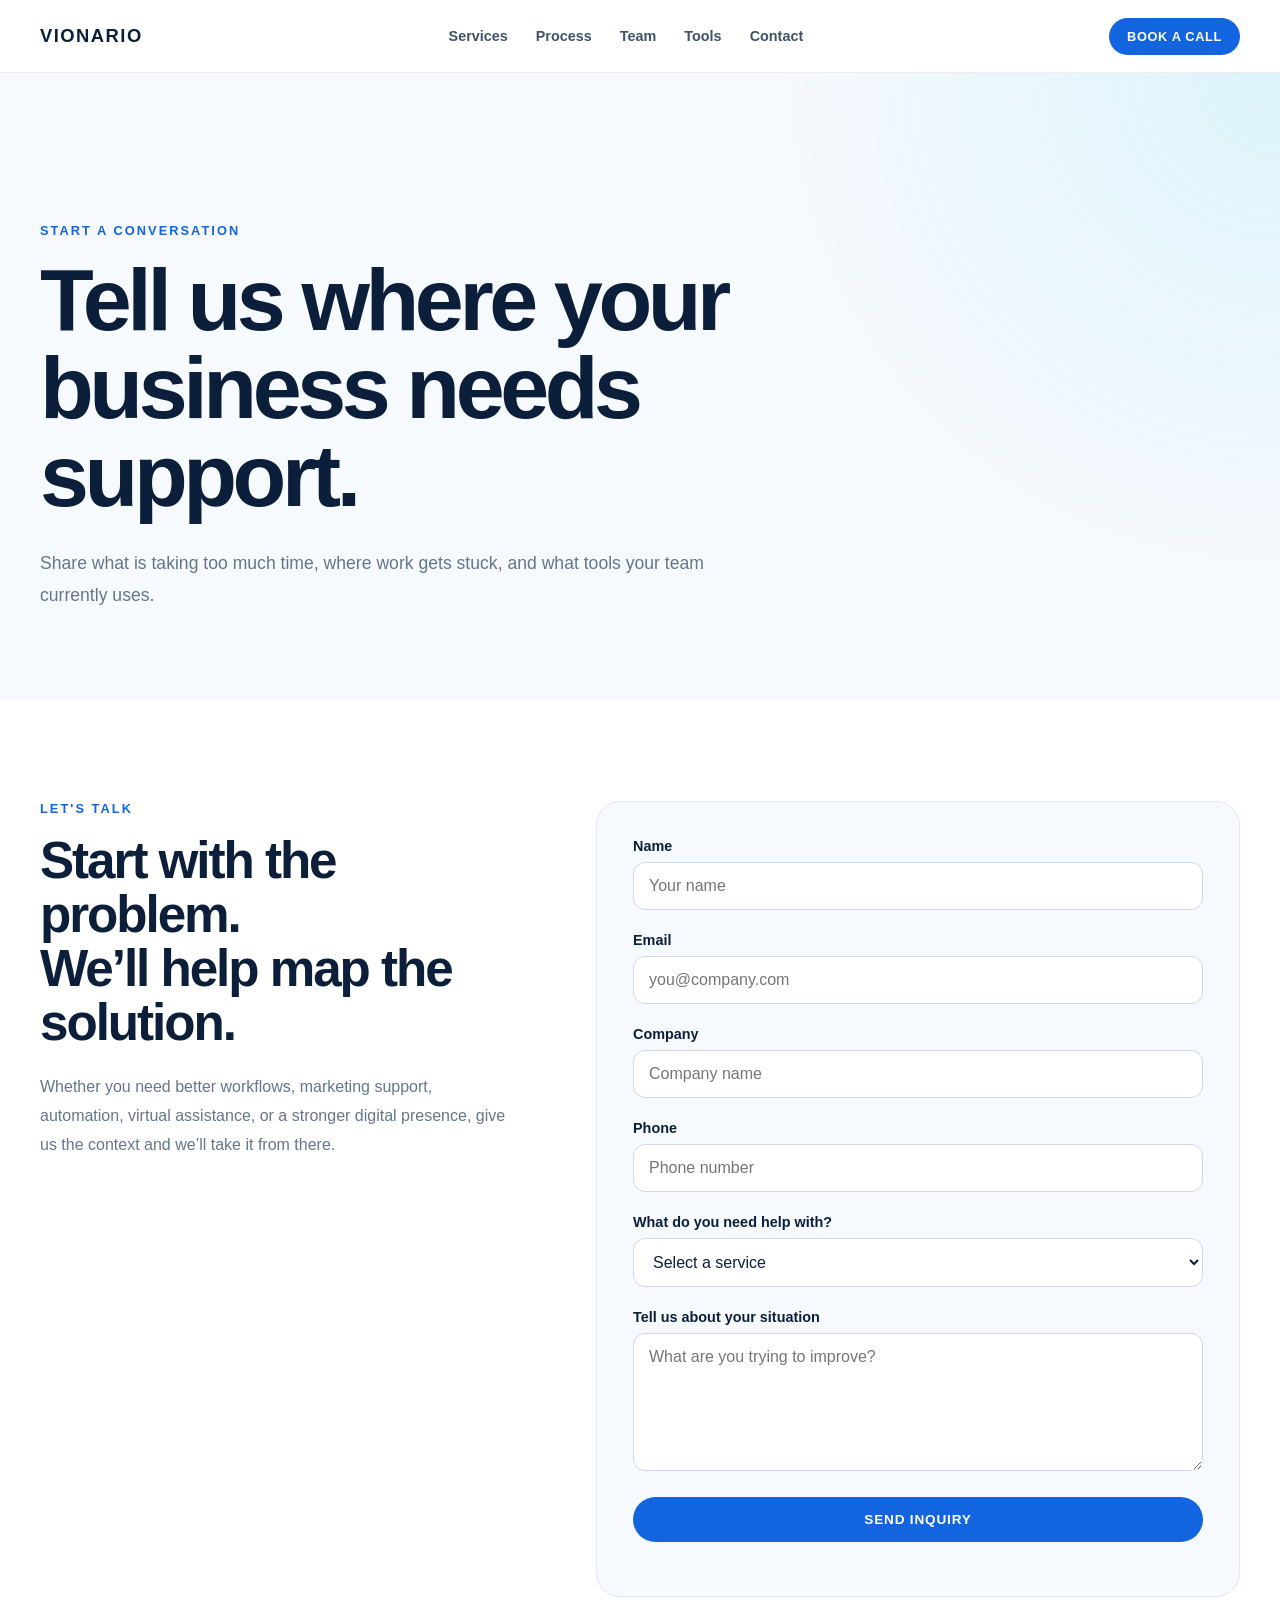
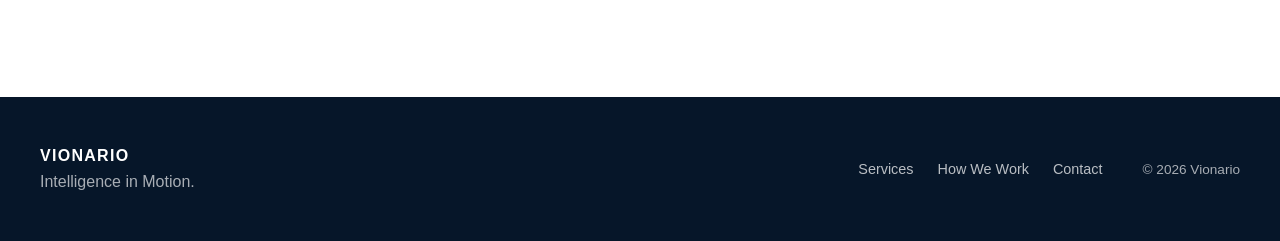
==== contact.html @ f2b44095 "Initial Vionario website" ====
<!doctype html>
<html lang="en">
  <head>
    <meta charset="UTF-8" />
    <meta name="viewport" content="width=device-width, initial-scale=1.0" />
    <link rel="stylesheet" href="style.css" />
    <title>Contact | Vionario</title>
  </head>

  <body>
    <body>
      <!-- Navbar -->
      <nav class="navbar visible" id="navbar">
        <div class="nav-container">
          <a href="index.html#dashboard" class="nav-logo">VIONARIO</a>

          <div class="nav-links" id="navLinks">
            <a href="services.html">Services</a>
            <a href="#process">Process</a>
            <a href="#team">Team</a>
            <a href="#tools">Tools</a>
            <a href="contact.html">Contact</a>
          </div>

          <div class="nav-actions">
            <a href="contact.html" class="nav-cta">BOOK A CALL</a>

            <button class="menu-toggle" id="menuToggle" aria-label="Open menu">
              ☰
            </button>
          </div>
        </div>
      </nav>

      <!-- Main Services -->
      <main>
        <section class="page-hero">
          <div class="section-container">
            <p class="section-eyebrow">START A CONVERSATION</p>

            <h1>
              Tell us where your
              <br />
              business needs support.
            </h1>

            <p>
              Share what is taking too much time, where work gets stuck, and
              what tools your team currently uses.
            </p>
          </div>
        </section>

        <section class="contact-section">
          <div class="section-container contact-grid">
            <div class="contact-intro">
              <p class="section-eyebrow">LET'S TALK</p>

              <h2>
                Start with the problem.
                <br />
                We’ll help map the solution.
              </h2>

              <p>
                Whether you need better workflows, marketing support,
                automation, virtual assistance, or a stronger digital presence,
                give us the context and we’ll take it from there.
              </p>
            </div>

            <form class="contact-form" id="contactForm">
              <div class="form-group">
                <label for="name">Name</label>

                <input
                  type="text"
                  id="name"
                  name="name"
                  placeholder="Your name"
                  required
                />
              </div>

              <div class="form-group">
                <label for="email">Email</label>

                <input
                  type="email"
                  id="email"
                  name="email"
                  placeholder="you@company.com"
                  required
                />
              </div>

              <div class="form-group">
                <label for="company">Company</label>

                <input
                  type="text"
                  id="company"
                  name="company"
                  placeholder="Company name"
                />
              </div>

              <div class="form-group">
                <label for="phone">Phone</label>

                <input
                  type="tel"
                  id="phone"
                  name="phone"
                  placeholder="Phone number"
                />
              </div>

              <div class="form-group">
                <label for="service">What do you need help with?</label>

                <select id="service" name="service" required>
                  <option value="">Select a service</option>
                  <option value="virtual-assistance">Virtual Assistance</option>
                  <option value="automation">AI & Workflow Automation</option>
                  <option value="marketing">Digital Marketing</option>
                  <option value="bookkeeping">
                    Bookkeeping & Administration
                  </option>
                  <option value="website-seo">Website Design & SEO</option>
                  <option value="other">Something Else</option>
                </select>
              </div>

              <div class="form-group">
                <label for="message">Tell us about your situation</label>

                <textarea
                  id="message"
                  name="message"
                  rows="6"
                  placeholder="What are you trying to improve?"
                  required
                ></textarea>
              </div>

              <button type="submit" class="submit-button">SEND INQUIRY</button>

              <p class="form-status" id="formStatus"></p>
            </form>
          </div>
        </section>
      </main>

      <!-- FOOTER-->
      <footer class="footer">
        <div class="section-container footer-grid">
          <div>
            <a href="index.html#dashboard" class="footer-logo">VIONARIO</a>

            <p>Intelligence in Motion.</p>
          </div>

          <div class="footer-links">
            <a href="services.html">Services</a>
            <a href="index.html#process">How We Work</a>
            <a href="contact.html">Contact</a>
          </div>

          <div class="footer-copy">
            <p>© 2026 Vionario</p>
          </div>
        </div>
      </footer>

      <script src="script.js"></script>
    </body>
  </body>
</html>
---- style.css ----
* {
  margin: 0;
  padding: 0;
  box-sizing: border-box;
}

html {
  scroll-behavior: smooth;
}

body {
  font-family: Arial, Helvetica, sans-serif;
  background: #ffffff;
  color: #0b1f3a;
}

.hero {
  min-height: 100vh;
  display: flex;
  align-items: center;
  justify-content: center;
  position: relative;
  text-align: center;
  padding: 24px;

  background:
    radial-gradient(
      circle at top right,
      rgba(0, 214, 255, 0.18),
      transparent 35%
    ),
    linear-gradient(135deg, #061a33 0%, #0b2f67 55%, #0f57c7 100%);
}

.hero-content {
  width: min(900px, 100%);
}

.hero-eyebrow {
  font-size: 0.9rem;
  letter-spacing: 0.22em;
  font-weight: 700;
  color: #22d3ee;
  margin-bottom: 20px;
}

.hero h1 {
  font-size: clamp(3.5rem, 10vw, 8rem);
  line-height: 0.9;
  letter-spacing: -0.04em;
  color: #ffffff;
  margin-bottom: 28px;
}

.hero-tagline {
  font-size: clamp(1.1rem, 2.5vw, 1.7rem);
  line-height: 1.6;
  color: rgba(255, 255, 255, 0.82);
  margin-bottom: 36px;
}

.hero-button {
  display: inline-block;
  padding: 14px 24px;

  border: 1px solid rgba(255, 255, 255, 0.4);
  border-radius: 999px;

  color: #ffffff;
  text-decoration: none;
  font-size: 0.85rem;
  font-weight: 700;
  letter-spacing: 0.08em;

  transition:
    transform 0.25s ease,
    background 0.25s ease,
    border-color 0.25s ease;
}

.hero-button:hover {
  transform: translateY(-3px);
  background: rgba(255, 255, 255, 0.12);
  border-color: rgba(255, 255, 255, 0.7);
}

.scroll-indicator {
  position: absolute;
  bottom: 28px;
  left: 50%;
  transform: translateX(-50%);

  color: #ffffff;
  text-decoration: none;
  font-size: 1.8rem;

  animation: bounce 1.8s infinite;
}

@keyframes bounce {
  0%,
  100% {
    transform: translate(-50%, 0);
  }

  50% {
    transform: translate(-50%, 10px);
  }
}

/* =========================
   NAVIGATION
========================= */

.navbar {
  position: sticky;
  top: 0;
  z-index: 1000;

  background: rgba(255, 255, 255, 0.95);
  backdrop-filter: blur(14px);

  border-bottom: 1px solid rgba(11, 31, 58, 0.08);

  opacity: 0;
  transform: translateY(-100%);
  pointer-events: none;

  transition:
    opacity 0.35s ease,
    transform 0.35s ease;
}

.navbar.visible {
  opacity: 1;
  transform: translateY(0);
  pointer-events: auto;
}

.nav-container {
  width: min(1200px, calc(100% - 40px));
  margin: 0 auto;

  min-height: 72px;

  display: flex;
  align-items: center;
  justify-content: space-between;
  gap: 24px;
}

.nav-logo {
  color: #0b1f3a;
  text-decoration: none;

  font-size: 1.15rem;
  font-weight: 800;
  letter-spacing: 0.08em;
}

.nav-links {
  display: flex;
  align-items: center;
  gap: 28px;
}

.nav-links a {
  color: #41516a;
  text-decoration: none;

  font-size: 0.9rem;
  font-weight: 600;

  transition: color 0.2s ease;
}

.nav-links a:hover {
  color: #1265df;
}

.nav-cta {
  display: inline-block;

  background: #1265df;
  color: #ffffff;

  padding: 11px 18px;
  border-radius: 999px;

  text-decoration: none;
  font-size: 0.8rem;
  font-weight: 700;
  letter-spacing: 0.05em;
}

.nav-actions {
  display: flex;
  align-items: center;
  gap: 12px;
}

.menu-toggle {
  display: none;

  border: none;
  background: transparent;

  color: #0b1f3a;

  font-size: 1.6rem;
  cursor: pointer;
}

/* =========================
   GENERAL SECTION LAYOUT
========================= */

.section-container {
  width: min(1200px, calc(100% - 40px));
  margin: 0 auto;
}

.section-eyebrow {
  color: #1265df;

  font-size: 0.8rem;
  font-weight: 800;
  letter-spacing: 0.16em;

  margin-bottom: 18px;
}

.section-description {
  max-width: 700px;

  color: #65758b;
  font-size: 1rem;
  line-height: 1.7;

  margin-top: 22px;
}

/* =========================
   DASHBOARD
========================= */

.dashboard {
  padding: 110px 0;

  background: linear-gradient(180deg, #ffffff 0%, #f5f9ff 100%);
}

.dashboard h2 {
  max-width: 850px;

  font-size: clamp(2.2rem, 5vw, 4.5rem);
  line-height: 1.05;
  letter-spacing: -0.04em;

  color: #0b1f3a;
}

.dashboard-tabs {
  display: flex;
  gap: 10px;
  flex-wrap: wrap;

  margin-top: 50px;
  margin-bottom: 28px;
}

.dashboard-tab {
  padding: 11px 18px;

  border: 1px solid #d8e1ee;
  border-radius: 999px;

  background: #ffffff;
  color: #53657d;

  font-size: 0.8rem;
  font-weight: 700;

  cursor: pointer;

  transition:
    background 0.2s ease,
    color 0.2s ease,
    border-color 0.2s ease;
}

.dashboard-tab:hover,
.dashboard-tab.active {
  background: #0b1f3a;
  color: #ffffff;
  border-color: #0b1f3a;
}

.dashboard-grid {
  display: grid;
  grid-template-columns: repeat(3, 1fr);
  gap: 18px;
}

.dashboard-card {
  min-height: 220px;

  padding: 28px;

  background: #ffffff;

  border: 1px solid #e0e8f2;
  border-radius: 20px;

  transition:
    transform 0.25s ease,
    box-shadow 0.25s ease,
    border-color 0.25s ease;
}

.dashboard-card:hover {
  transform: translateY(-5px);

  border-color: #b8d6ff;

  box-shadow: 0 18px 40px rgba(28, 75, 130, 0.08);
}

.dashboard-card span {
  display: block;

  color: #16c7e8;

  font-size: 0.8rem;
  font-weight: 800;

  margin-bottom: 30px;
}

.dashboard-card h3 {
  color: #0b1f3a;

  font-size: 1.2rem;

  margin-bottom: 12px;
}

.dashboard-card p {
  color: #6a7a90;

  font-size: 0.95rem;
  line-height: 1.6;
}

/* =========================
   FEATURED SERVICES
========================= */

.featured-services {
  padding: 110px 0;
  background: #ffffff;
}

.section-heading-row {
  display: flex;
  align-items: end;
  justify-content: space-between;
  gap: 40px;

  margin-bottom: 50px;
}

.section-heading-row h2,
.process-preview h2,
.why-vionario h2,
.home-cta h2 {
  font-size: clamp(2.2rem, 5vw, 4rem);
  line-height: 1.05;
  letter-spacing: -0.04em;

  color: #0b1f3a;
}

.text-link {
  color: #1265df;

  text-decoration: none;

  font-size: 0.8rem;
  font-weight: 800;
  letter-spacing: 0.08em;
}

.service-preview-grid {
  display: grid;
  grid-template-columns: repeat(3, 1fr);
  gap: 18px;
}

.service-preview-card {
  padding: 32px;

  border: 1px solid #e0e8f2;
  border-radius: 20px;

  background: #ffffff;

  transition:
    transform 0.25s ease,
    border-color 0.25s ease,
    box-shadow 0.25s ease;
}

.service-preview-card:hover {
  transform: translateY(-5px);

  border-color: #b8d6ff;

  box-shadow: 0 18px 40px rgba(28, 75, 130, 0.08);
}

.service-preview-card span {
  color: #16c7e8;

  font-size: 0.8rem;
  font-weight: 800;
}

.service-preview-card h3 {
  margin: 40px 0 14px;

  color: #0b1f3a;

  font-size: 1.3rem;
}

.service-preview-card p {
  color: #6a7a90;

  line-height: 1.7;
}

/* =========================
   PROCESS
========================= */

.process-preview {
  padding: 110px 0;

  background: #071b35;
}

.process-preview .section-eyebrow {
  color: #22d3ee;
}

.process-preview h2 {
  color: #ffffff;

  margin-bottom: 60px;
}

.process-grid {
  display: grid;
  grid-template-columns: repeat(3, 1fr);

  gap: 1px;

  background: rgba(255, 255, 255, 0.12);

  border: 1px solid rgba(255, 255, 255, 0.12);
}

.process-step {
  padding: 32px;

  background: #071b35;
}

.process-step span {
  color: #22d3ee;

  font-size: 0.8rem;
  font-weight: 800;
}

.process-step h3 {
  margin: 26px 0 10px;

  color: #ffffff;

  font-size: 1.2rem;
}

.process-step p {
  color: rgba(255, 255, 255, 0.65);

  line-height: 1.6;
}

/* =========================
   WHY VIONARIO
========================= */

.why-vionario {
  padding: 110px 0;

  background: #f6f9fd;
}

.why-grid {
  display: grid;
  grid-template-columns: 1fr 1fr;

  gap: 80px;
}

.why-intro {
  color: #41516a;

  font-size: 1.2rem;
  line-height: 1.8;

  margin-bottom: 45px;
}

.why-points {
  display: grid;
  gap: 28px;
}

.why-points strong {
  color: #0b1f3a;
}

.why-points p {
  margin-top: 6px;

  color: #6a7a90;

  line-height: 1.6;
}

/* =========================
   CTA
========================= */

.home-cta {
  padding: 100px 0;

  background: #ffffff;
}

.cta-box {
  padding: clamp(40px, 7vw, 80px);

  border-radius: 28px;

  background:
    radial-gradient(
      circle at top right,
      rgba(34, 211, 238, 0.18),
      transparent 35%
    ),
    linear-gradient(135deg, #061a33 0%, #0b2f67 100%);

  color: #ffffff;
}

.cta-box .section-eyebrow {
  color: #22d3ee;
}

.cta-box h2 {
  color: #ffffff;
}

.cta-box > p {
  max-width: 620px;

  margin: 24px 0 32px;

  color: rgba(255, 255, 255, 0.75);

  line-height: 1.7;
}

.primary-button {
  display: inline-block;

  padding: 14px 22px;

  border-radius: 999px;

  background: #ffffff;
  color: #0b2f67;

  text-decoration: none;

  font-size: 0.8rem;
  font-weight: 800;
  letter-spacing: 0.07em;

  transition: transform 0.2s ease;
}

.primary-button:hover {
  transform: translateY(-3px);
}

/* =========================
   FOOTER
========================= */

.footer {
  padding: 50px 0;

  background: #061629;

  color: rgba(255, 255, 255, 0.65);
}

.footer-grid {
  display: grid;
  grid-template-columns: 1fr auto auto;

  align-items: center;

  gap: 40px;
}

.footer-logo {
  display: inline-block;

  margin-bottom: 8px;

  color: #ffffff;

  text-decoration: none;

  font-weight: 800;
  letter-spacing: 0.08em;
}

.footer-links {
  display: flex;
  flex-wrap: wrap;

  gap: 24px;
}

.footer-links a {
  color: rgba(255, 255, 255, 0.72);

  text-decoration: none;

  font-size: 0.9rem;
}

.footer-links a:hover {
  color: #ffffff;
}

.footer-copy {
  font-size: 0.85rem;
}

/* =========================
   INNER PAGE HERO
========================= */

.page-hero {
  padding: 150px 0 90px;

  background:
    radial-gradient(
      circle at top right,
      rgba(34, 211, 238, 0.12),
      transparent 35%
    ),
    #f6f9fd;
}

.page-hero h1 {
  max-width: 900px;

  font-size: clamp(2.8rem, 7vw, 5.5rem);
  line-height: 1;
  letter-spacing: -0.05em;

  color: #0b1f3a;
}

.page-hero > .section-container > p:last-child {
  max-width: 720px;

  margin-top: 28px;

  color: #65758b;

  font-size: 1.1rem;
  line-height: 1.8;
}

/* =========================
   SERVICES PAGE
========================= */

.services-page {
  padding: 100px 0;

  background: #ffffff;
}

.services-page-grid {
  display: grid;
  grid-template-columns: repeat(2, 1fr);
  gap: 20px;
}

.service-detail-card {
  padding: 36px;

  border: 1px solid #e0e8f2;
  border-radius: 22px;

  background: #ffffff;

  transition:
    transform 0.25s ease,
    border-color 0.25s ease,
    box-shadow 0.25s ease;
}

.service-detail-card:hover {
  transform: translateY(-5px);

  border-color: #b8d6ff;

  box-shadow: 0 18px 40px rgba(28, 75, 130, 0.08);
}

.service-detail-card > span {
  color: #16c7e8;

  font-size: 0.8rem;
  font-weight: 800;
}

.service-detail-card h2 {
  margin: 32px 0 14px;

  color: #0b1f3a;

  font-size: 1.6rem;
}

.service-detail-card > p {
  color: #65758b;

  line-height: 1.7;

  margin-bottom: 24px;
}

.service-detail-card ul {
  padding-left: 20px;

  color: #52647c;
}

.service-detail-card li {
  margin-bottom: 10px;

  line-height: 1.5;
}

.featured-service {
  background: #071b35;
  border-color: #071b35;

  color: #ffffff;
}

.featured-service h2 {
  color: #ffffff;
}

.featured-service > p {
  color: rgba(255, 255, 255, 0.7);
}

.featured-service .text-link {
  color: #22d3ee;
}

/* =========================
   CONTACT PAGE
========================= */

.contact-section {
    padding: 100px 0;

    background: #ffffff;
}

.contact-grid {
    display: grid;
    grid-template-columns: 0.85fr 1.15fr;

    gap: 80px;

    align-items: start;
}

.contact-intro h2 {
    font-size: clamp(2rem, 4vw, 3.5rem);
    line-height: 1.05;
    letter-spacing: -0.04em;

    color: #0b1f3a;

    margin-bottom: 24px;
}

.contact-intro > p:last-child {
    color: #65758b;

    line-height: 1.8;
}

.contact-form {
    padding: 36px;

    background: #f6f9fd;

    border: 1px solid #e0e8f2;
    border-radius: 24px;
}

.form-group {
    margin-bottom: 22px;
}

.form-group label {
    display: block;

    margin-bottom: 8px;

    color: #0b1f3a;

    font-size: 0.9rem;
    font-weight: 700;
}

.form-group input,
.form-group select,
.form-group textarea {
    width: 100%;

    padding: 14px 15px;

    border: 1px solid #ced9e7;
    border-radius: 12px;

    background: #ffffff;

    color: #0b1f3a;

    font: inherit;

    outline: none;

    transition:
        border-color 0.2s ease,
        box-shadow 0.2s ease;
}

.form-group input:focus,
.form-group select:focus,
.form-group textarea:focus {
    border-color: #1265df;

    box-shadow:
        0 0 0 3px rgba(18, 101, 223, 0.1);
}

.form-group textarea {
    resize: vertical;
}

.submit-button {
    width: 100%;

    padding: 15px 20px;

    border: none;
    border-radius: 999px;

    background: #1265df;
    color: #ffffff;

    font-size: 0.85rem;
    font-weight: 800;
    letter-spacing: 0.06em;

    cursor: pointer;

    transition:
        transform 0.2s ease,
        background 0.2s ease;
}

.submit-button:hover {
    transform: translateY(-2px);

    background: #0d54bc;
}

.form-status {
    margin-top: 18px;

    text-align: center;

    color: #52647c;

    font-size: 0.9rem;
}

/* =========================
   RESPONSIVE
========================= */
/* 900 px */
@media (max-width: 900px) {
  .nav-links {
    position: absolute;

    top: 72px;
    left: 20px;
    right: 20px;

    display: flex;
    flex-direction: column;
    align-items: flex-start;
    gap: 18px;

    padding: 24px;

    background: #ffffff;

    border: 1px solid #e0e8f2;
    border-radius: 18px;

    box-shadow: 0 18px 40px rgba(28, 75, 130, 0.12);

    opacity: 0;
    transform: translateY(-10px);
    pointer-events: none;

    transition:
      opacity 0.25s ease,
      transform 0.25s ease;
  }

  .nav-links.open {
    opacity: 1;
    transform: translateY(0);
    pointer-events: auto;
  }

  .menu-toggle {
    display: block;
  }

  .dashboard-grid {
    grid-template-columns: repeat(2, 1fr);
  }

  .section-heading-row {
    align-items: flex-start;
    flex-direction: column;
  }

  .service-preview-grid {
    grid-template-columns: 1fr;
  }

  .process-grid {
    grid-template-columns: repeat(2, 1fr);
  }

  .why-grid {
    grid-template-columns: 1fr;
    gap: 45px;
  }

  .footer-grid {
    grid-template-columns: 1fr;
    align-items: start;
  }

  .services-page-grid {
    grid-template-columns: 1fr;
  }

  .contact-grid {
    grid-template-columns: 1fr;
    gap: 45px;
}
}
/* 600 px */
@media (max-width: 600px) {
  .nav-container {
    width: min(100% - 28px, 1200px);
    min-height: 64px;
  }

  .nav-cta {
    padding: 9px 14px;
    font-size: 0.7rem;
  }

  .section-container {
    width: min(100% - 28px, 1200px);
  }

  .dashboard {
    padding: 80px 0;
  }

  .dashboard-grid {
    grid-template-columns: 1fr;
  }

  .dashboard-card {
    min-height: auto;
  }

  .featured-services,
  .process-preview,
  .why-vionario,
  .home-cta {
    padding: 75px 0;
  }

  .process-grid {
    grid-template-columns: 1fr;
  }

  .footer-links {
    flex-direction: column;
    gap: 12px;
  }

  .page-hero {
    padding: 120px 0 70px;
  }

  .services-page {
    padding: 70px 0;
  }

  .service-detail-card {
    padding: 28px;
  }

  .contact-section {
    padding: 70px 0;
}

.contact-form {
    padding: 24px;
}
}
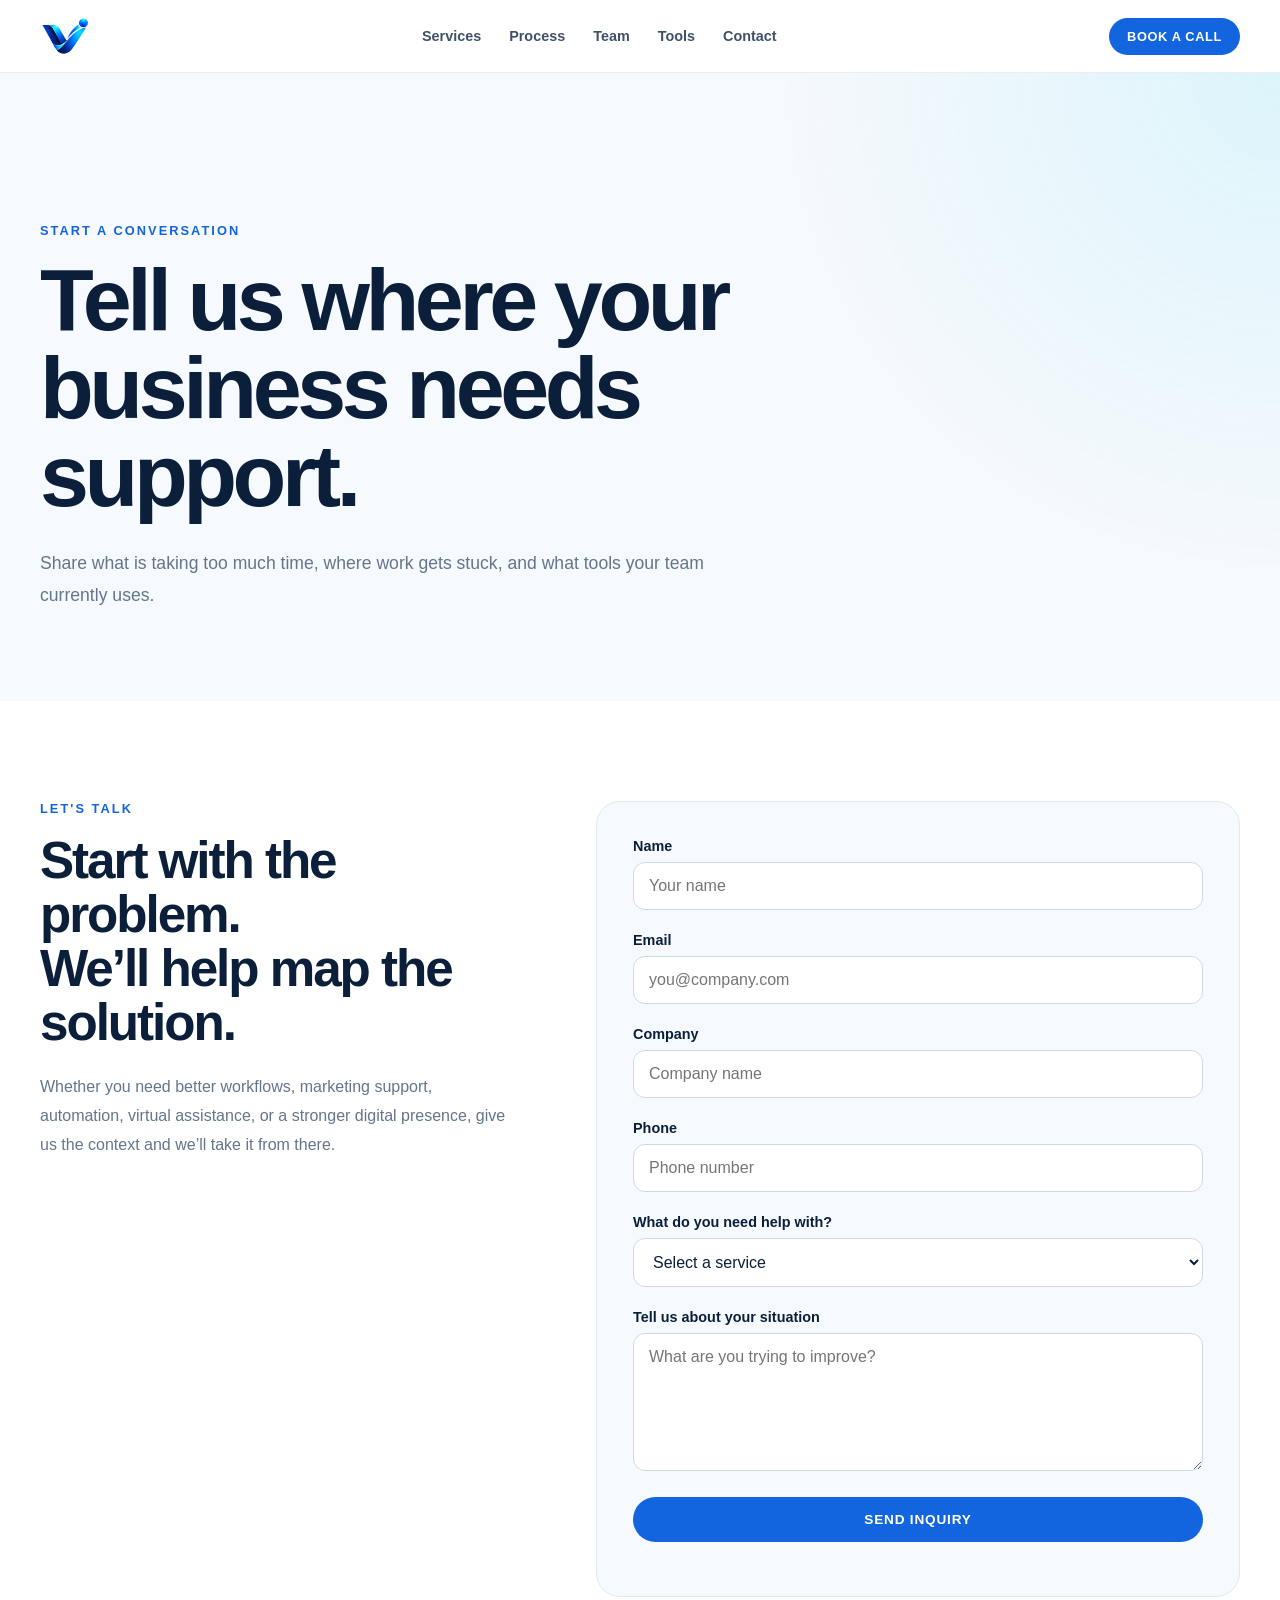
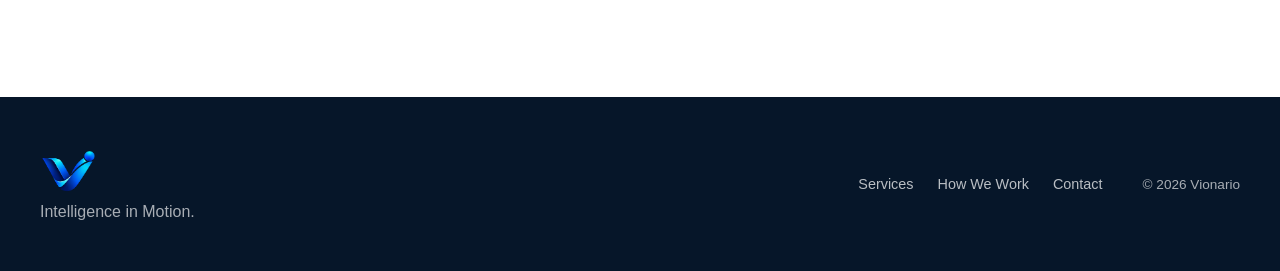
==== commit c6246033: "Add official logo and improve mobile navigation" ====
--- a/contact.html
+++ b/contact.html
@@ -12,7 +12,12 @@
       <!-- Navbar -->
       <nav class="navbar visible" id="navbar">
         <div class="nav-container">
-          <a href="index.html#dashboard" class="nav-logo">VIONARIO</a>
+          <a href="index.html#dashboard" class="nav-logo">
+            <img
+              src="assets/images/vionario_official_logo.png"
+              alt="Vionario logo"
+            />
+          </a>
 
           <div class="nav-links" id="navLinks">
             <a href="services.html">Services</a>
@@ -156,7 +161,12 @@
       <footer class="footer">
         <div class="section-container footer-grid">
           <div>
-            <a href="index.html#dashboard" class="footer-logo">VIONARIO</a>
+            <a href="index.html#dashboard" class="footer-logo">
+              <img
+                src="assets/images/vionario_official_logo.png"
+                alt="Vionario logo"
+              />
+            </a>
 
             <p>Intelligence in Motion.</p>
           </div>
--- a/style.css
+++ b/style.css
@@ -84,6 +84,14 @@
   border-color: rgba(255, 255, 255, 0.7);
 }
 
+.hero-logo {
+    display: block;
+    width: clamp(140px, 18vw, 240px);
+    height: auto;
+
+    margin: 0 auto 30px;
+}
+
 .scroll-indicator {
   position: absolute;
   bottom: 28px;
@@ -150,12 +158,15 @@
 }
 
 .nav-logo {
-  color: #0b1f3a;
-  text-decoration: none;
-
-  font-size: 1.15rem;
-  font-weight: 800;
-  letter-spacing: 0.08em;
+    display: flex;
+    align-items: center;
+    text-decoration: none;
+}
+
+.nav-logo img {
+    display: block;
+    height: 42px;
+    width: auto;
 }
 
 .nav-links {
@@ -927,6 +938,17 @@
     font-size: 0.9rem;
 }
 
+.footer-logo {
+    display: inline-flex;
+    align-items: center;
+}
+
+.footer-logo img {
+    display: block;
+    height: 48px;
+    width: auto;
+}
+
 /* =========================
    RESPONSIVE
 ========================= */
@@ -1008,6 +1030,7 @@
     gap: 45px;
 }
 }
+
 /* 600 px */
 @media (max-width: 600px) {
   .nav-container {
@@ -1071,4 +1094,9 @@
 .contact-form {
     padding: 24px;
 }
-}
+
+.nav-logo img {
+    height: 36px;
+}
+
+}
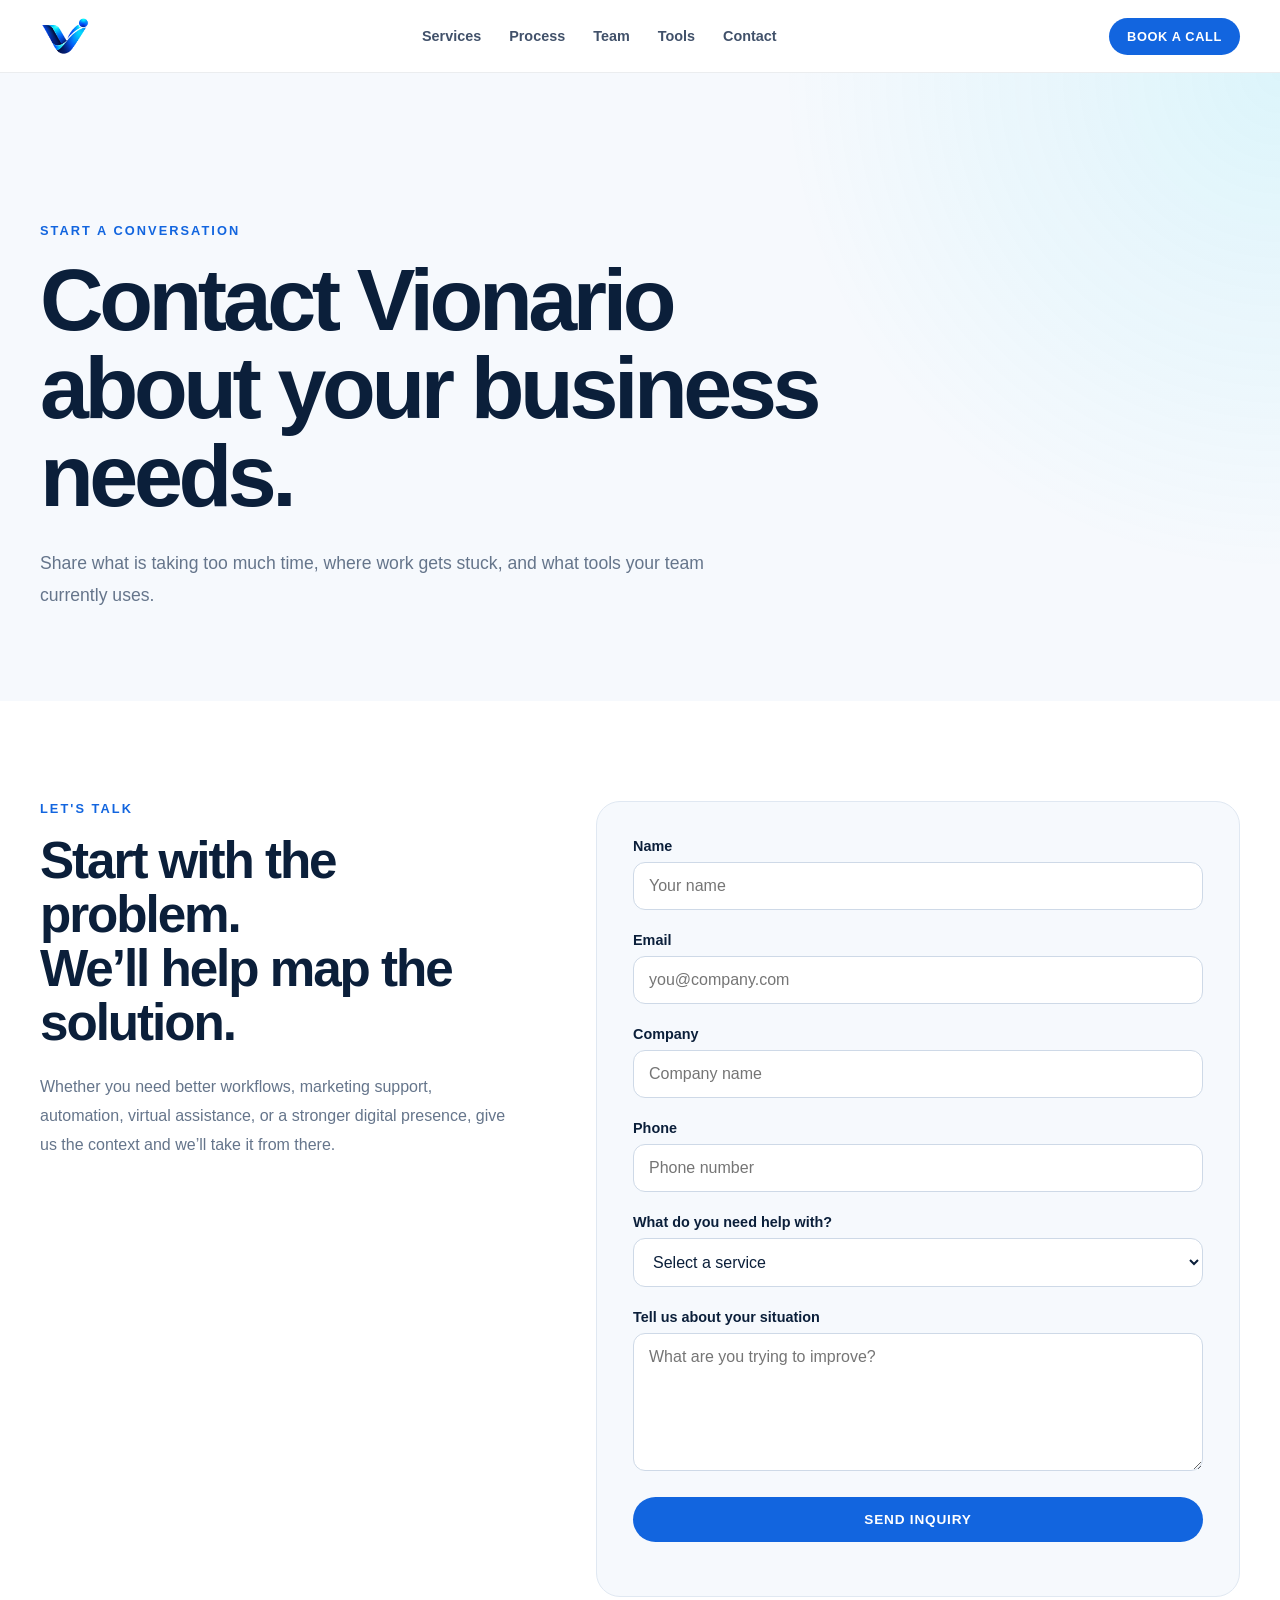
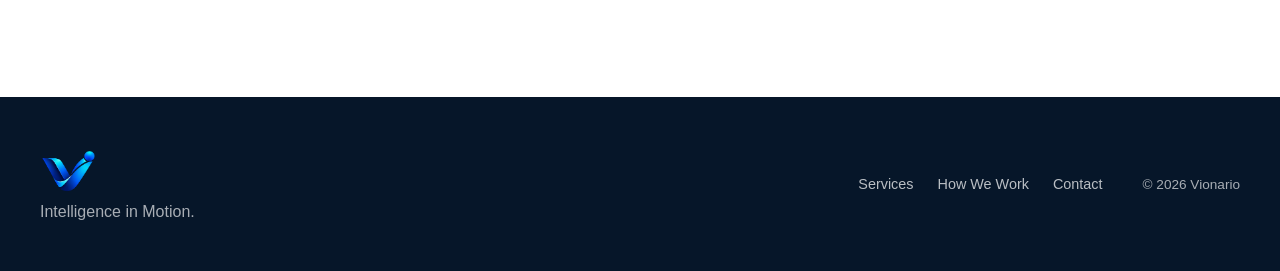
==== commit fdd7b0c5: "Improve core page SEO and GEO foundations" ====
--- a/contact.html
+++ b/contact.html
@@ -3,8 +3,78 @@
   <head>
     <meta charset="UTF-8" />
     <meta name="viewport" content="width=device-width, initial-scale=1.0" />
+
+    <!-- Primary SEO -->
+    <title>
+      Contact Vionario | Digital Marketing & Automation Consultation
+    </title>
+
+    <meta
+      name="description"
+      content="Contact Vionario to discuss digital marketing, SEO, automation, website development, lead generation, virtual assistance, and business growth systems."
+    />
+
+    <meta name="robots" content="index, follow" />
+
+    <link rel="canonical" href="https://vionario.com/contact.html" />
+
+    <!-- Open Graph / Social Sharing -->
+    <meta property="og:type" content="website" />
+    <meta property="og:site_name" content="Vionario" />
+    <meta
+      property="og:title"
+      content="Contact Vionario | Digital Marketing & Automation Consultation"
+    />
+    <meta
+      property="og:description"
+      content="Talk with Vionario about digital marketing, SEO, automation, websites, lead generation, virtual assistance, and practical business growth systems."
+    />
+    <meta property="og:url" content="https://vionario.com/contact.html" />
+    <meta
+      property="og:image"
+      content="https://vionario.com/assets/images/vionario_official_logo.png"
+    />
+    <meta property="og:image:alt" content="Vionario - Intelligence in Motion" />
+
+    <!-- Twitter / X Sharing -->
+    <meta name="twitter:card" content="summary_large_image" />
+    <meta
+      name="twitter:title"
+      content="Contact Vionario | Digital Marketing & Automation Consultation"
+    />
+    <meta
+      name="twitter:description"
+      content="Talk with Vionario about digital marketing, SEO, automation, websites, lead generation, virtual assistance, and practical business growth systems."
+    />
+    <meta
+      name="twitter:image"
+      content="https://vionario.com/assets/images/vionario_official_logo.png"
+    />
+
+    <!-- Structured Data -->
+    <script type="application/ld+json">
+      {
+        "@context": "https://schema.org",
+        "@type": "ContactPage",
+        "@id": "https://vionario.com/contact.html#webpage",
+        "url": "https://vionario.com/contact.html",
+        "name": "Contact Vionario",
+        "description": "Contact Vionario to discuss digital marketing, SEO, automation, website development, lead generation, virtual assistance, and business growth systems.",
+        "about": {
+          "@id": "https://vionario.com/#organization"
+        }
+      }
+    </script>
+
+    <!-- Favicon -->
+    <link
+      rel="icon"
+      type="image/png"
+      href="assets/images/vionario_official_logo.png"
+    />
+
+    <!-- Styles -->
     <link rel="stylesheet" href="style.css" />
-    <title>Contact | Vionario</title>
   </head>
 
   <body>
@@ -44,9 +114,9 @@
             <p class="section-eyebrow">START A CONVERSATION</p>
 
             <h1>
-              Tell us where your
+              Contact Vionario
               <br />
-              business needs support.
+              about your business needs.
             </h1>
 
             <p>
--- a/style.css
+++ b/style.css
@@ -33,7 +33,7 @@
 }
 
 .hero-content {
-  width: min(900px, 100%);
+  width: min(1250px, 92%);
 }
 
 .hero-eyebrow {
@@ -45,8 +45,8 @@
 }
 
 .hero h1 {
-  font-size: clamp(3.5rem, 10vw, 8rem);
-  line-height: 0.9;
+  font-size: clamp(3.5rem, 7vw, 7rem);
+  line-height: 0.92;
   letter-spacing: -0.04em;
   color: #ffffff;
   margin-bottom: 28px;
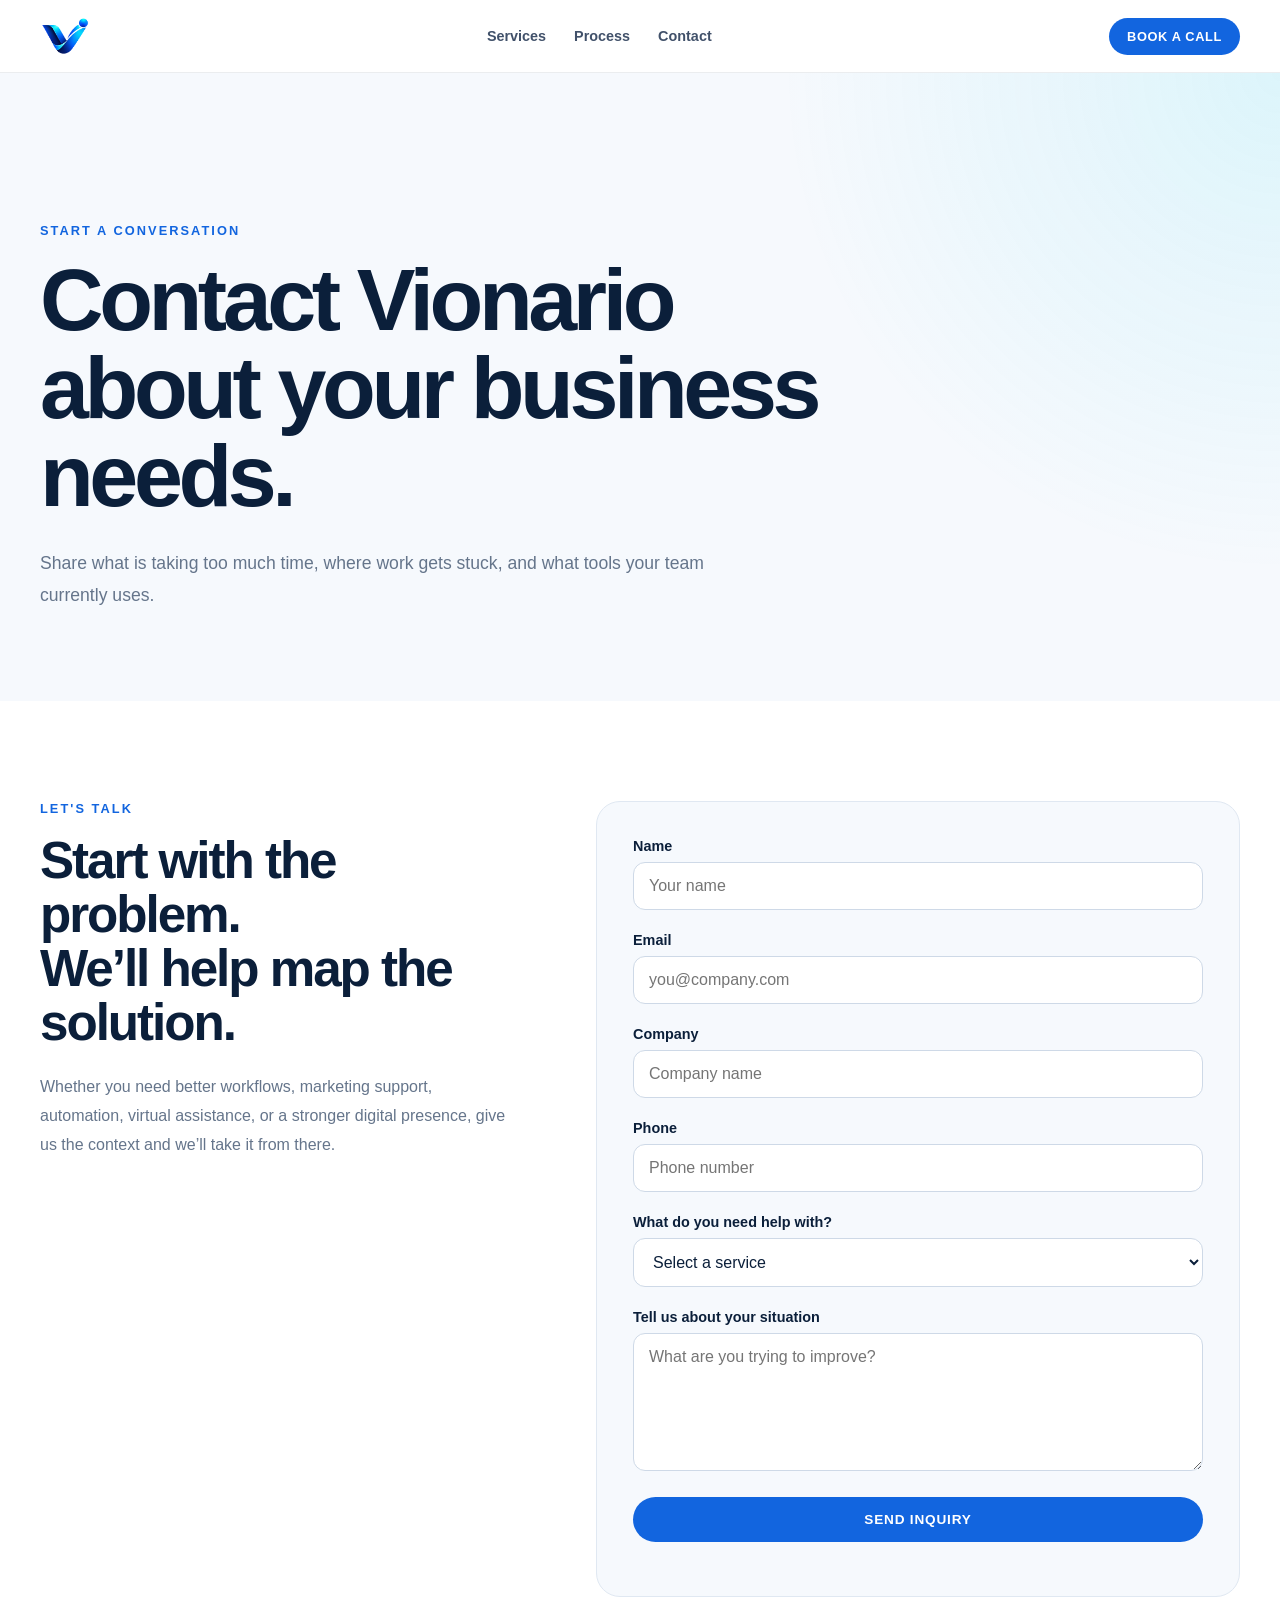
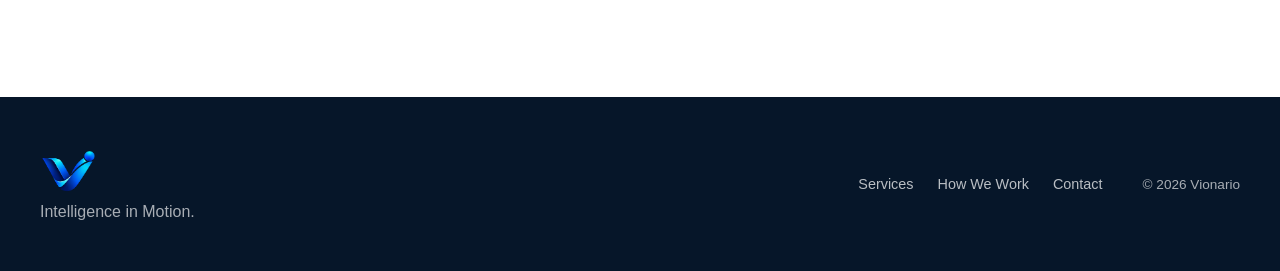
==== commit b6498ebf: "Clean internal links and page structure" ====
--- a/contact.html
+++ b/contact.html
@@ -78,182 +78,178 @@
   </head>
 
   <body>
-    <body>
-      <!-- Navbar -->
-      <nav class="navbar visible" id="navbar">
-        <div class="nav-container">
-          <a href="index.html#dashboard" class="nav-logo">
+    <!-- Navbar -->
+    <nav class="navbar visible" id="navbar">
+      <div class="nav-container">
+        <a href="index.html#dashboard" class="nav-logo">
+          <img
+            src="assets/images/vionario_official_logo.png"
+            alt="Vionario logo"
+          />
+        </a>
+
+        <div class="nav-links" id="navLinks">
+          <a href="services.html">Services</a>
+          <a href="index.html#process">Process</a>
+          <a href="contact.html">Contact</a>
+        </div>
+
+        <div class="nav-actions">
+          <a href="contact.html" class="nav-cta">BOOK A CALL</a>
+
+          <button class="menu-toggle" id="menuToggle" aria-label="Open menu">
+            ☰
+          </button>
+        </div>
+      </div>
+    </nav>
+
+    <!-- Main Contact -->
+    <main>
+      <section class="page-hero">
+        <div class="section-container">
+          <p class="section-eyebrow">START A CONVERSATION</p>
+
+          <h1>
+            Contact Vionario
+            <br />
+            about your business needs.
+          </h1>
+
+          <p>
+            Share what is taking too much time, where work gets stuck, and what
+            tools your team currently uses.
+          </p>
+        </div>
+      </section>
+
+      <section class="contact-section">
+        <div class="section-container contact-grid">
+          <div class="contact-intro">
+            <p class="section-eyebrow">LET'S TALK</p>
+
+            <h2>
+              Start with the problem.
+              <br />
+              We’ll help map the solution.
+            </h2>
+
+            <p>
+              Whether you need better workflows, marketing support, automation,
+              virtual assistance, or a stronger digital presence, give us the
+              context and we’ll take it from there.
+            </p>
+          </div>
+
+          <form class="contact-form" id="contactForm">
+            <div class="form-group">
+              <label for="name">Name</label>
+
+              <input
+                type="text"
+                id="name"
+                name="name"
+                placeholder="Your name"
+                required
+              />
+            </div>
+
+            <div class="form-group">
+              <label for="email">Email</label>
+
+              <input
+                type="email"
+                id="email"
+                name="email"
+                placeholder="you@company.com"
+                required
+              />
+            </div>
+
+            <div class="form-group">
+              <label for="company">Company</label>
+
+              <input
+                type="text"
+                id="company"
+                name="company"
+                placeholder="Company name"
+              />
+            </div>
+
+            <div class="form-group">
+              <label for="phone">Phone</label>
+
+              <input
+                type="tel"
+                id="phone"
+                name="phone"
+                placeholder="Phone number"
+              />
+            </div>
+
+            <div class="form-group">
+              <label for="service">What do you need help with?</label>
+
+              <select id="service" name="service" required>
+                <option value="">Select a service</option>
+                <option value="virtual-assistance">Virtual Assistance</option>
+                <option value="automation">AI & Workflow Automation</option>
+                <option value="marketing">Digital Marketing</option>
+                <option value="bookkeeping">
+                  Bookkeeping & Administration
+                </option>
+                <option value="website-seo">Website Design & SEO</option>
+                <option value="other">Something Else</option>
+              </select>
+            </div>
+
+            <div class="form-group">
+              <label for="message">Tell us about your situation</label>
+
+              <textarea
+                id="message"
+                name="message"
+                rows="6"
+                placeholder="What are you trying to improve?"
+                required
+              ></textarea>
+            </div>
+
+            <button type="submit" class="submit-button">SEND INQUIRY</button>
+
+            <p class="form-status" id="formStatus"></p>
+          </form>
+        </div>
+      </section>
+    </main>
+
+    <!-- FOOTER -->
+    <footer class="footer">
+      <div class="section-container footer-grid">
+        <div>
+          <a href="index.html#dashboard" class="footer-logo">
             <img
               src="assets/images/vionario_official_logo.png"
               alt="Vionario logo"
             />
           </a>
 
-          <div class="nav-links" id="navLinks">
-            <a href="services.html">Services</a>
-            <a href="#process">Process</a>
-            <a href="#team">Team</a>
-            <a href="#tools">Tools</a>
-            <a href="contact.html">Contact</a>
-          </div>
-
-          <div class="nav-actions">
-            <a href="contact.html" class="nav-cta">BOOK A CALL</a>
-
-            <button class="menu-toggle" id="menuToggle" aria-label="Open menu">
-              ☰
-            </button>
-          </div>
-        </div>
-      </nav>
-
-      <!-- Main Services -->
-      <main>
-        <section class="page-hero">
-          <div class="section-container">
-            <p class="section-eyebrow">START A CONVERSATION</p>
-
-            <h1>
-              Contact Vionario
-              <br />
-              about your business needs.
-            </h1>
-
-            <p>
-              Share what is taking too much time, where work gets stuck, and
-              what tools your team currently uses.
-            </p>
-          </div>
-        </section>
-
-        <section class="contact-section">
-          <div class="section-container contact-grid">
-            <div class="contact-intro">
-              <p class="section-eyebrow">LET'S TALK</p>
-
-              <h2>
-                Start with the problem.
-                <br />
-                We’ll help map the solution.
-              </h2>
-
-              <p>
-                Whether you need better workflows, marketing support,
-                automation, virtual assistance, or a stronger digital presence,
-                give us the context and we’ll take it from there.
-              </p>
-            </div>
-
-            <form class="contact-form" id="contactForm">
-              <div class="form-group">
-                <label for="name">Name</label>
-
-                <input
-                  type="text"
-                  id="name"
-                  name="name"
-                  placeholder="Your name"
-                  required
-                />
-              </div>
-
-              <div class="form-group">
-                <label for="email">Email</label>
-
-                <input
-                  type="email"
-                  id="email"
-                  name="email"
-                  placeholder="you@company.com"
-                  required
-                />
-              </div>
-
-              <div class="form-group">
-                <label for="company">Company</label>
-
-                <input
-                  type="text"
-                  id="company"
-                  name="company"
-                  placeholder="Company name"
-                />
-              </div>
-
-              <div class="form-group">
-                <label for="phone">Phone</label>
-
-                <input
-                  type="tel"
-                  id="phone"
-                  name="phone"
-                  placeholder="Phone number"
-                />
-              </div>
-
-              <div class="form-group">
-                <label for="service">What do you need help with?</label>
-
-                <select id="service" name="service" required>
-                  <option value="">Select a service</option>
-                  <option value="virtual-assistance">Virtual Assistance</option>
-                  <option value="automation">AI & Workflow Automation</option>
-                  <option value="marketing">Digital Marketing</option>
-                  <option value="bookkeeping">
-                    Bookkeeping & Administration
-                  </option>
-                  <option value="website-seo">Website Design & SEO</option>
-                  <option value="other">Something Else</option>
-                </select>
-              </div>
-
-              <div class="form-group">
-                <label for="message">Tell us about your situation</label>
-
-                <textarea
-                  id="message"
-                  name="message"
-                  rows="6"
-                  placeholder="What are you trying to improve?"
-                  required
-                ></textarea>
-              </div>
-
-              <button type="submit" class="submit-button">SEND INQUIRY</button>
-
-              <p class="form-status" id="formStatus"></p>
-            </form>
-          </div>
-        </section>
-      </main>
-
-      <!-- FOOTER-->
-      <footer class="footer">
-        <div class="section-container footer-grid">
-          <div>
-            <a href="index.html#dashboard" class="footer-logo">
-              <img
-                src="assets/images/vionario_official_logo.png"
-                alt="Vionario logo"
-              />
-            </a>
-
-            <p>Intelligence in Motion.</p>
-          </div>
-
-          <div class="footer-links">
-            <a href="services.html">Services</a>
-            <a href="index.html#process">How We Work</a>
-            <a href="contact.html">Contact</a>
-          </div>
-
-          <div class="footer-copy">
-            <p>© 2026 Vionario</p>
-          </div>
-        </div>
-      </footer>
-
-      <script src="script.js"></script>
-    </body>
+          <p>Intelligence in Motion.</p>
+        </div>
+
+        <div class="footer-links">
+          <a href="services.html">Services</a>
+          <a href="index.html#process">How We Work</a>
+          <a href="contact.html">Contact</a>
+        </div>
+
+        <div class="footer-copy">
+          <p>© 2026 Vionario</p>
+        </div>
+      </div>
+    </footer>
+
+    <script src="script.js"></script>
   </body>
 </html>
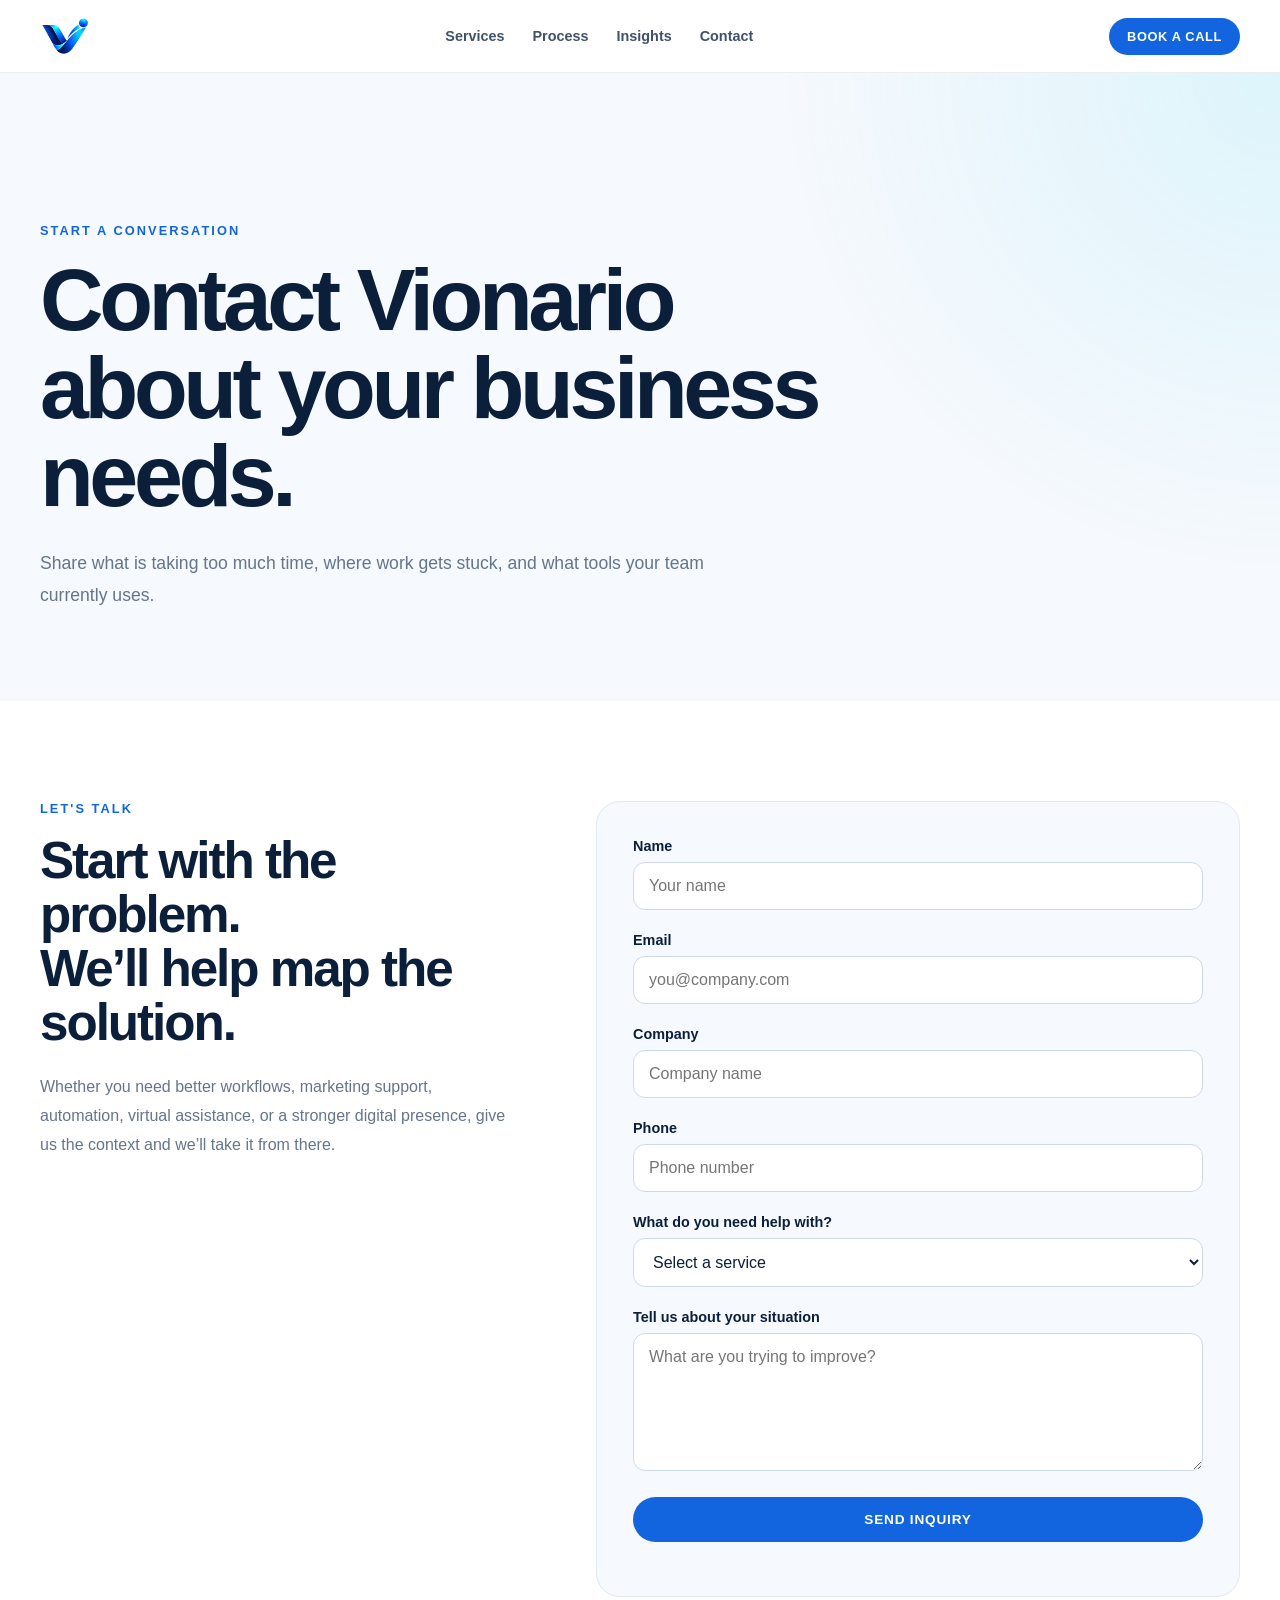
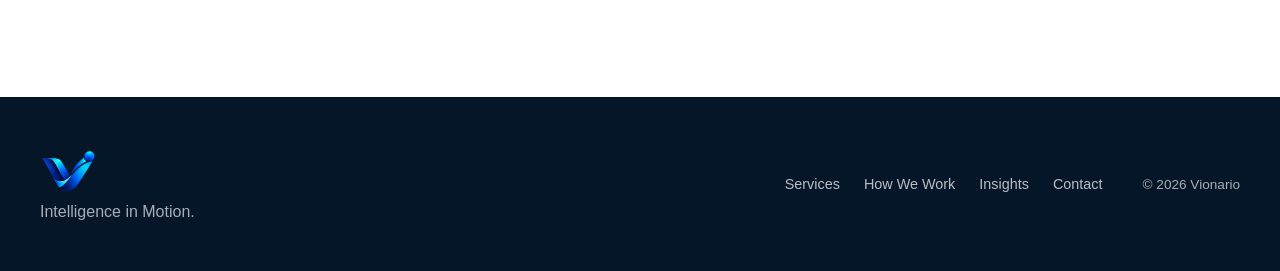
==== commit 16816adf: "Add Insights blog and first SEO GEO article" ====
--- a/contact.html
+++ b/contact.html
@@ -91,6 +91,7 @@
         <div class="nav-links" id="navLinks">
           <a href="services.html">Services</a>
           <a href="index.html#process">Process</a>
+          <a href="blog.html">Insights</a>
           <a href="contact.html">Contact</a>
         </div>
 
@@ -241,6 +242,7 @@
         <div class="footer-links">
           <a href="services.html">Services</a>
           <a href="index.html#process">How We Work</a>
+          <a href="blog.html">Insights</a>
           <a href="contact.html">Contact</a>
         </div>
 
--- a/style.css
+++ b/style.css
@@ -1100,3 +1100,130 @@
 }
 
 }
+
+/* =========================
+   ARTICLE / INSIGHTS
+========================= */
+
+.article-container {
+  width: min(100% - 40px, 860px);
+}
+
+.article-lead {
+  max-width: 760px;
+  font-size: 1.15rem;
+  line-height: 1.7;
+}
+
+.article-meta {
+  display: flex;
+  flex-wrap: wrap;
+  gap: 10px;
+  margin-top: 24px;
+  color: #5f7188;
+  font-size: 0.9rem;
+}
+
+.article-content {
+  padding: 90px 0;
+}
+
+.article-content h2 {
+  margin-top: 56px;
+  margin-bottom: 18px;
+  color: #071f3d;
+  font-size: clamp(1.7rem, 3vw, 2.4rem);
+  line-height: 1.15;
+}
+
+.article-content p,
+.article-content li {
+  color: #405875;
+  font-size: 1.05rem;
+  line-height: 1.8;
+}
+
+.article-content ul,
+.article-content ol {
+  margin: 24px 0;
+  padding-left: 24px;
+}
+
+.article-content li {
+  margin-bottom: 12px;
+}
+
+.article-content a {
+  color: #0b67e3;
+  font-weight: 700;
+}
+
+.article-callout {
+  margin: 34px 0;
+  padding: 28px;
+  border: 1px solid #d7e3f1;
+  border-radius: 18px;
+  background: #f4f8fc;
+}
+
+.article-callout p {
+  margin: 0;
+  color: #071f3d;
+  font-weight: 700;
+}
+
+.article-cta {
+  margin-top: 70px;
+  padding: 48px;
+  border-radius: 24px;
+  background: #061f3d;
+}
+
+.article-cta h2,
+.article-cta p {
+  color: #ffffff;
+}
+
+.article-cta .section-eyebrow {
+  color: #16d9ff;
+}
+
+@media (max-width: 600px) {
+  .article-container {
+    width: min(100% - 28px, 860px);
+  }
+
+  .article-content {
+    padding: 65px 0;
+  }
+
+  .article-cta {
+    padding: 30px 24px;
+  }
+}
+
+/* =========================
+   BLOG / INSIGHTS GRID
+========================= */
+
+.blog-grid {
+  display: grid;
+  grid-template-columns: repeat(3, minmax(0, 1fr));
+  gap: 28px;
+}
+
+.blog-grid .service-detail-card {
+  min-height: 100%;
+}
+
+@media (max-width: 900px) {
+  .blog-grid {
+    grid-template-columns: repeat(2, minmax(0, 1fr));
+  }
+}
+
+@media (max-width: 600px) {
+  .blog-grid {
+    grid-template-columns: 1fr;
+  }
+}
